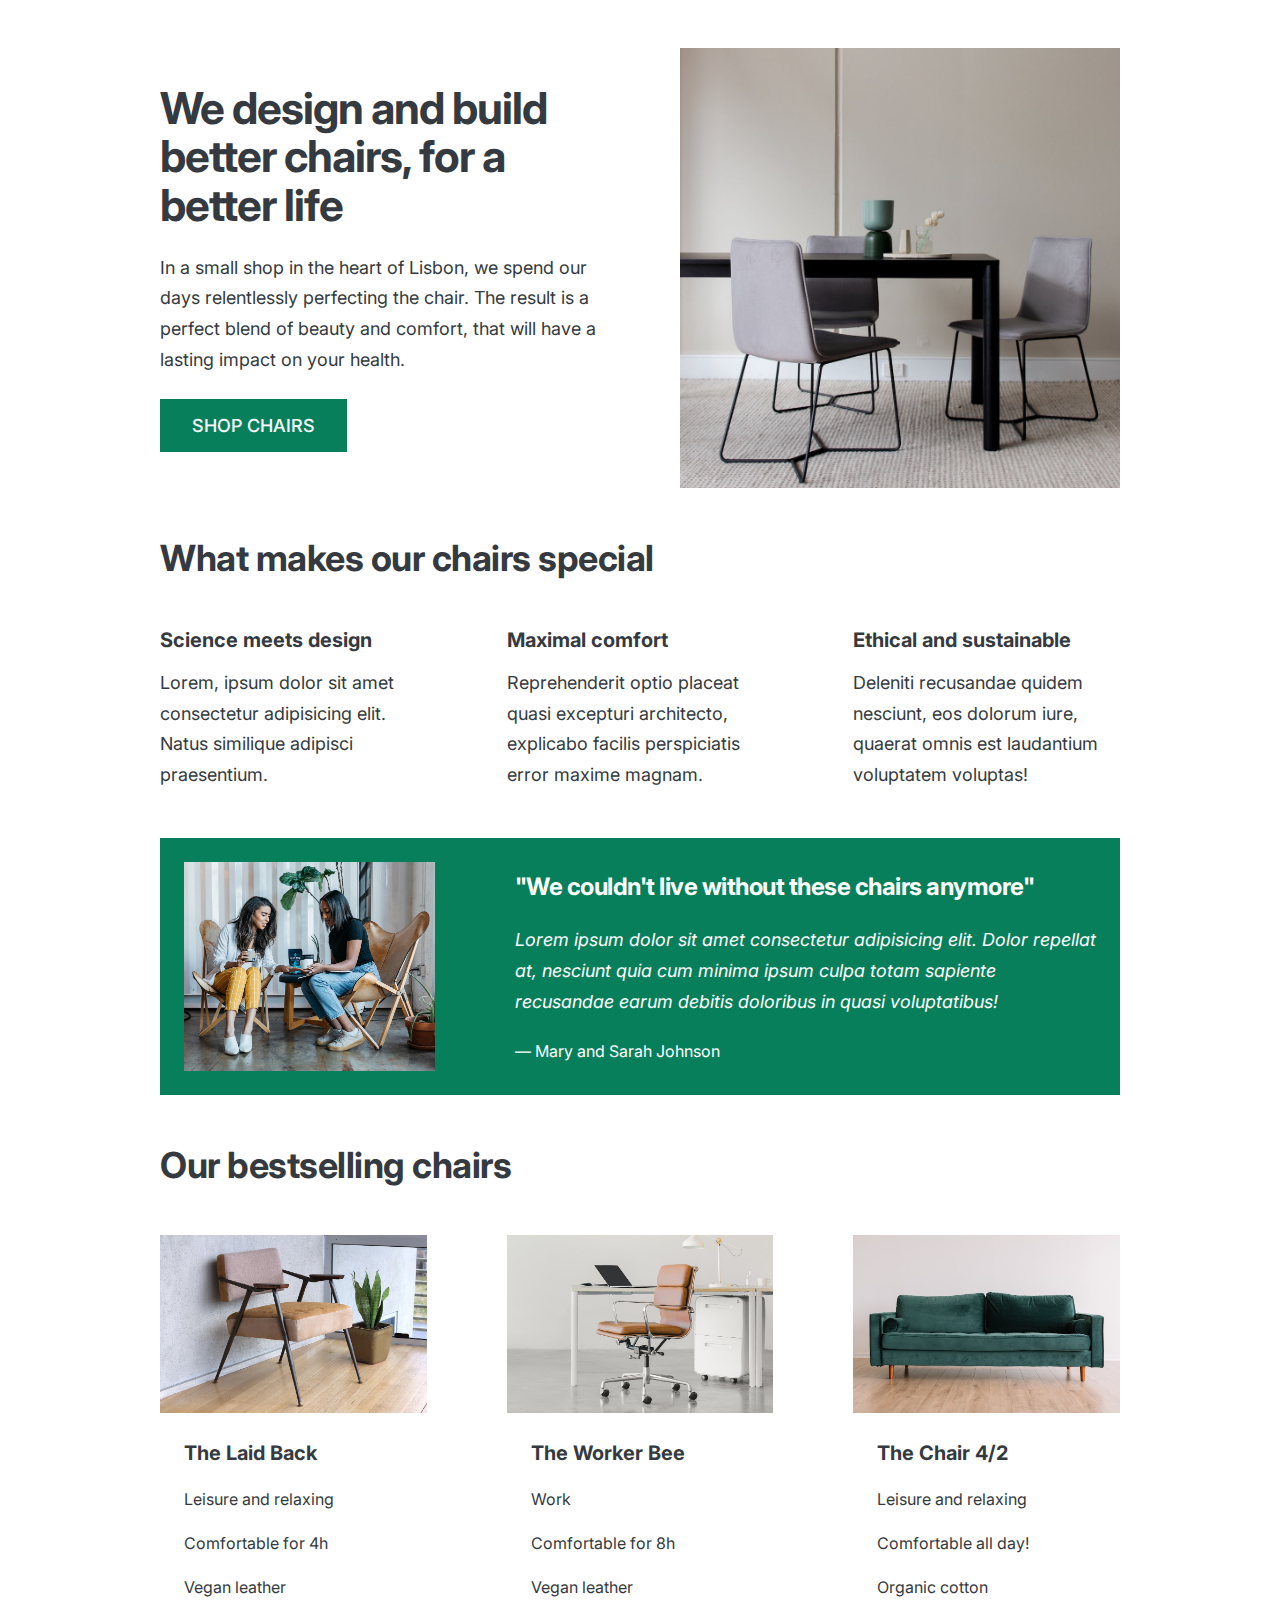
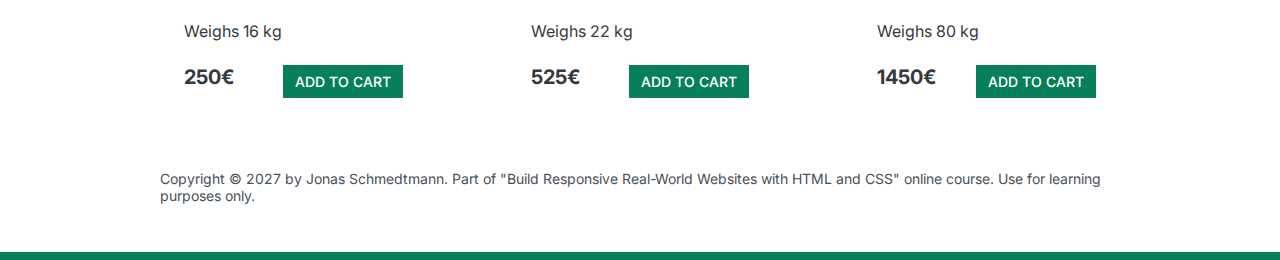
==== index.html @ 6a28a168 "basic rules applied in a project" ====
<!DOCTYPE html>
<html lang="en">
  <head>
    <meta charset="UTF-8" />
    <meta http-equiv="X-UA-Compatible" content="IE=edge" />
    <meta name="viewport" content="width=device-width, initial-scale=1.0" />
    <link rel="preconnect" href="https://fonts.googleapis.com">
    <link rel="preconnect" href="https://fonts.gstatic.com" crossorigin>
    <link href="https://fonts.googleapis.com/css2?family=Inter:wght@400;500;700&display=swap" rel="stylesheet">
    <link rel="stylesheet" href="style.css" />
    <title>Lisbon Chair Shop</title>
  </head>
  <body>
    <div class="container">
      <header>
        <div class="header-text-box">
          <h1>We design and build better chairs, for a better life</h1>
          <p class="header-text">
            In a small shop in the heart of Lisbon, we spend our days
            relentlessly perfecting the chair. The result is a perfect blend of
            beauty and comfort, that will have a lasting impact on your health.
          </p>
          <a class="btn btn--big" href="#">Shop chairs</a>
        </div>
        <img src="hero.jpg" alt="Photo" />
      </header>

      <section>
        <h2>What makes our chairs special</h2>
        <div class="grid-3-cols">
          <div>
            <p class="features-title"><strong>Science meets design</strong></p>
            <p class="features-text">
              Lorem, ipsum dolor sit amet consectetur adipisicing elit. Natus
              similique adipisci praesentium.
            </p>
          </div>

          <div>
            <p class="features-title">
              <strong>Maximal comfort</strong>
            </p>
            <p class="features-text">
              Reprehenderit optio placeat quasi excepturi architecto, explicabo
              facilis perspiciatis error maxime magnam.
            </p>
          </div>

          <div>
            <p class="features-title">
              <strong>Ethical and sustainable</strong>
            </p>
            <p class="features-text">
              Deleniti recusandae quidem nesciunt, eos dolorum iure, quaerat
              omnis est laudantium voluptatem voluptas!
            </p>
          </div>
        </div>
      </section>

      <section class="testimonial-section">
        <div class="grid-3-cols">
          <img src="customers.jpg" alt="People sitting on chairs" />
          <div class="testimonial-box">
            <h2>"We couldn't live without these chairs anymore"</h2>
            <blockquote class="testimonial-text">
              Lorem ipsum dolor sit amet consectetur adipisicing elit. Dolor
              repellat at, nesciunt quia cum minima ipsum culpa totam sapiente
              recusandae earum debitis doloribus in quasi voluptatibus!
            </blockquote>
            <p class="testimonial-author">&mdash; Mary and Sarah Johnson</p>
          </div>
        </div>
      </section>

      <section>
        <h2>Our bestselling chairs</h2>
        <div class="grid-3-cols">
          <figure class="chair">
            <img src="chair-1.jpg" alt="Chair" />
            <div class="chair-box">
              <h3>The Laid Back</h3>
              <ul class="chair-details">
                <li>
                  <!-- Span is a generic INLINE text element, it doesn't have any meaning. It's like a div element, but inline -->
                  <span>Leisure and relaxing</span>
                </li>
                <li>
                  <span>Comfortable for 4h</span>
                </li>
                <li>
                  <span>Vegan leather</span>
                </li>
                <li>
                  <span>Weighs 16 kg</span>
                </li>
              </ul>
              <div class="chair-price">
                <strong>250€</strong>
                <a href="#" class="btn btn--small">Add to cart</a>
              </div>
            </div>
          </figure>

          <figure class="chair">
            <img src="chair-2.jpg" alt="Chair" />
            <div class="chair-box">
              <h3>The Worker Bee</h3>
              <ul class="chair-details">
                <li>
                  <span>Work</span>
                </li>
                <li>
                  <span>Comfortable for 8h</span>
                </li>
                <li>
                  <span>Vegan leather</span>
                </li>
                <li>
                  <span>Weighs 22 kg</span>
                </li>
              </ul>
              <div class="chair-price">
                <strong>525€</strong>
                <a href="#" class="btn btn--small">Add to cart</a>
              </div>
            </div>
          </figure>

          <figure class="chair">
            <img src="chair-3.jpg" alt="Chair" />
            <div class="chair-box">
              <h3>The Chair 4/2</h3>
              <ul class="chair-details">
                <li>
                  <span>Leisure and relaxing</span>
                </li>
                <li>
                  <span>Comfortable all day!</span>
                </li>
                <li>
                  <span>Organic cotton</span>
                </li>
                <li>
                  <span>Weighs 80 kg</span>
                </li>
              </ul>
              <div class="chair-price">
                <strong>1450€</strong>
                <a href="#" class="btn btn--small">Add to cart</a>
              </div>
            </div>
          </figure>
        </div>
      </section>

      <footer>
        Copyright &copy; 2027 by Jonas Schmedtmann. Part of "Build Responsive
        Real-World Websites with HTML and CSS" online course. Use for learning
        purposes only.
      </footer>
    </div>
  </body>
</html>
---- style.css ----
/*
SPACING SYSTEM (px)
2 / 4 / 8 / 12 / 16 / 24 / 32 / 48 / 64 / 80 / 96 / 128

FONT SIZE SYSTEM (px)
10 / 12 / 14 / 16 / 18 / 20 / 24 / 30 / 36 / 44 / 52 / 62 / 74 / 86 / 98
*/

/*
 MAIN_COLOR: #087f5b
 TEXT_COLOR: #343a40

*/

* {
  margin: 0;
  padding: 0;
  box-sizing: border-box;
}

/* ------------------------ */
/* GENERAL STYLES */
/* ------------------------ */
body {
  font-family: 'Inter', sans-serif;
  color: #343a40;
  border-bottom: 8px solid #087f5b;
}

.container {
  width: 960px;
  margin: 0 auto;
}

header,
section {
  margin-bottom: 48px;
}

h2 {
  margin-bottom: 48px;
  /* / 24 / 30 / 36 */;
  font-size: 36px;
  letter-spacing: -0.5px;
}

.grid-3-cols {
  display: grid;
  grid-template-columns: repeat(3, 1fr);
  column-gap: 80px;
}

/* ------------------------ */
/* COMPONENT STYLES */
/* ------------------------ */

/* HEADER */
header {
  display: grid;
  grid-template-columns: repeat(2, 1fr);
  column-gap: 80px;
  margin-top: 48px;
}

.header-text-box {
  align-self: center;
}

h1 {
  margin-bottom: 24px;
  font-size: 44px;
  line-height: 1.1;
  letter-spacing: -1px;
  /* / 44 / 52 / 62 / */
}

.header-text {
  margin-bottom: 24px;
  font-size: 18px;
  line-height: 1.7;
}

img {
  width: 100%;
}

.btn:link,
.btn:visited{
  background-color:  #087f5b;
  color: #fff;
  text-decoration: none;
  text-transform: uppercase;
  display: inline-block;
  font-weight: 500;
}

.btn:hover,
.btn:active {
  background-color: #0ca678;
}

/* FEATURES */
.features-icon {
}

.features-title {
  margin-bottom: 16px;
  font-size: 20px;
}

.features-text {
  font-size: 18px;
  line-height: 1.7;
}

/* TESTIMONIAL */
.testimonial-section {
  background-color: #087f5b;
  color: #fff;
  padding: 24px;
}

.testimonial-box {
  grid-column: 2 / -1;
  align-self: center;
}

.testimonial-box h2 {
  margin-bottom: 24px;

  font-size: 24px;
}

.testimonial-text {
  font-style: italic;
  margin-bottom: 24px;
  font-size: 18px;
  line-height: 1.7;
}

/* CHAIRS */
.chair-box {
  padding: 24px;
}

h3 {
  margin-bottom: 24px;
  font-size: 20px;
}

.chair-details {
  list-style: none;
  margin-bottom: 24px;
}

.chair-details li {
  display: flex;
  align-items: center;
  gap: 12px;
  margin-bottom: 24px;
}

.chair-details li:last-child {
  margin-bottom: 0;
}

.chair-icon {
}

.chair-price {
  display: flex;
  justify-content: space-between;
  font-size: 20px;
}

footer {
  margin-bottom: 48px;
  font-size: 14px;
  color: #495057;
}
.btn--big{
  font-size: 18px;
  padding: 16px 32px;
}

.btn--small{
  font-size: 14px;
  padding: 8px 12px;
}
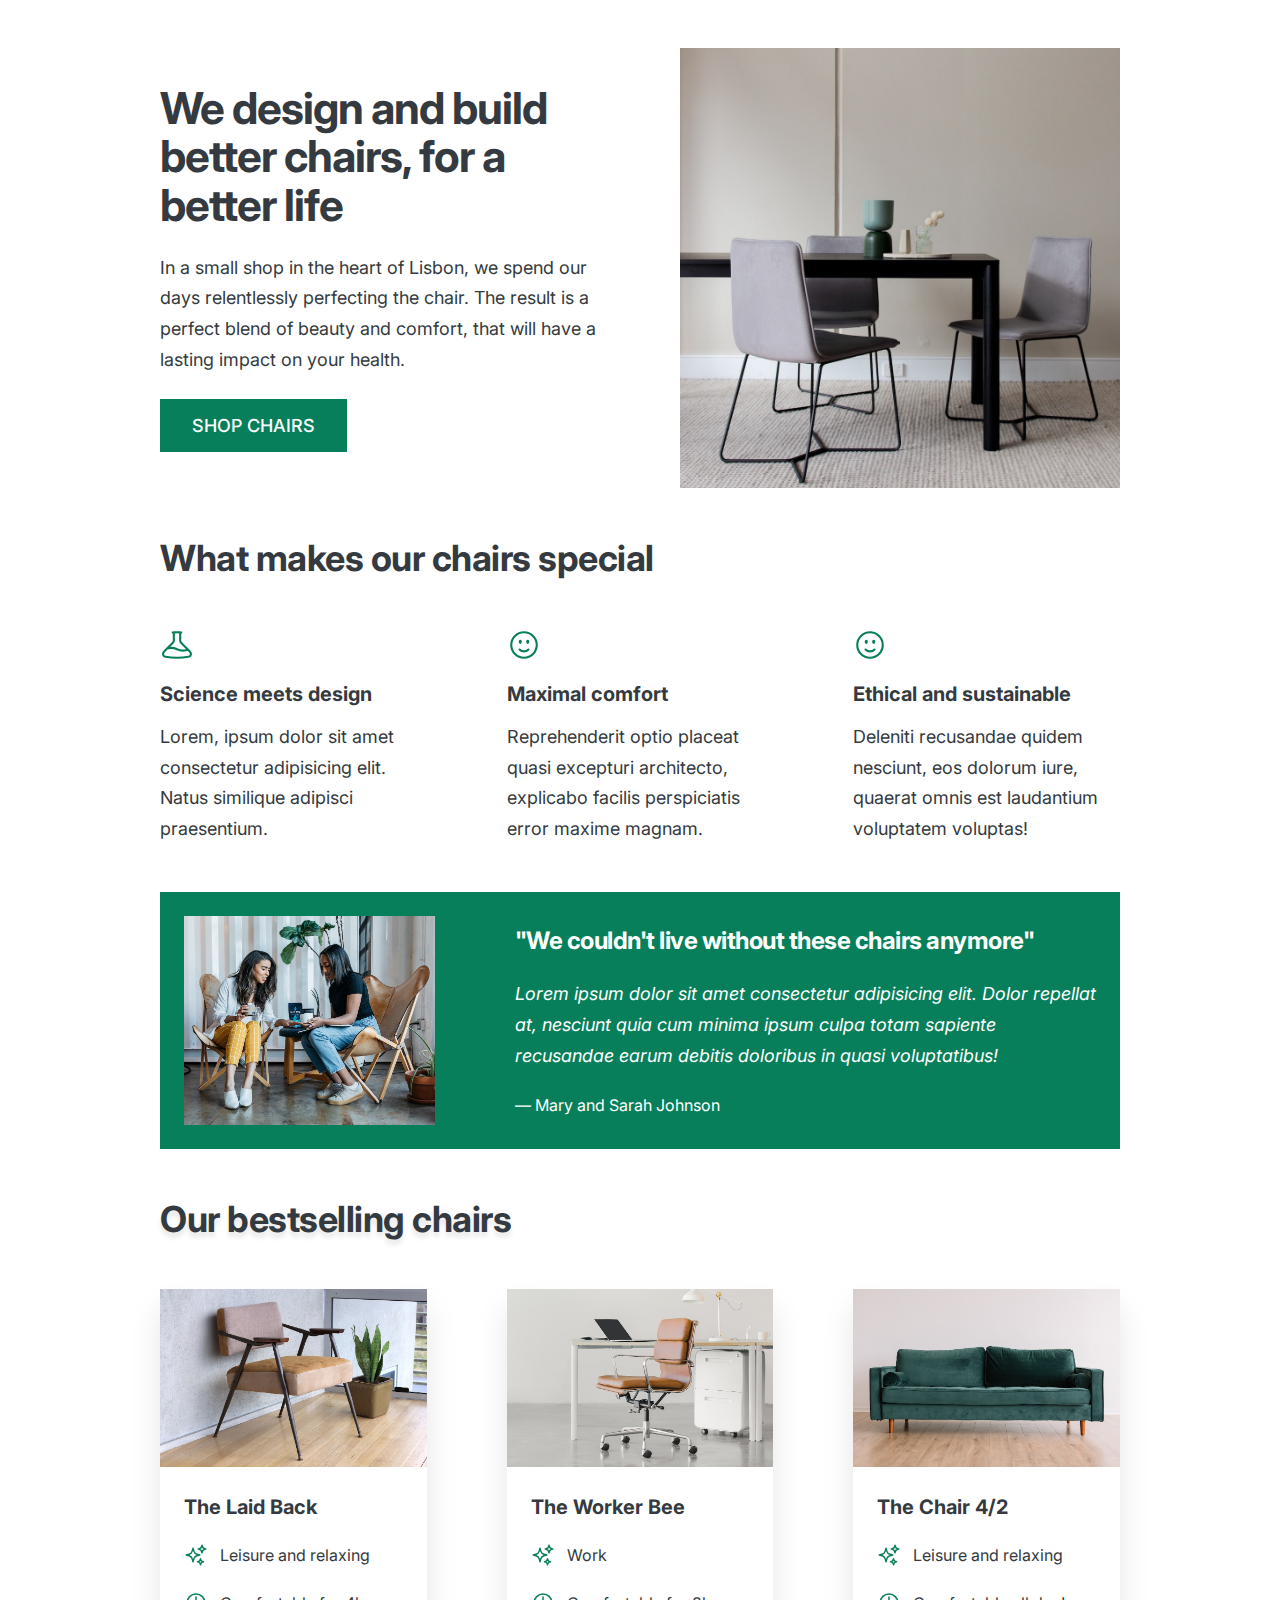
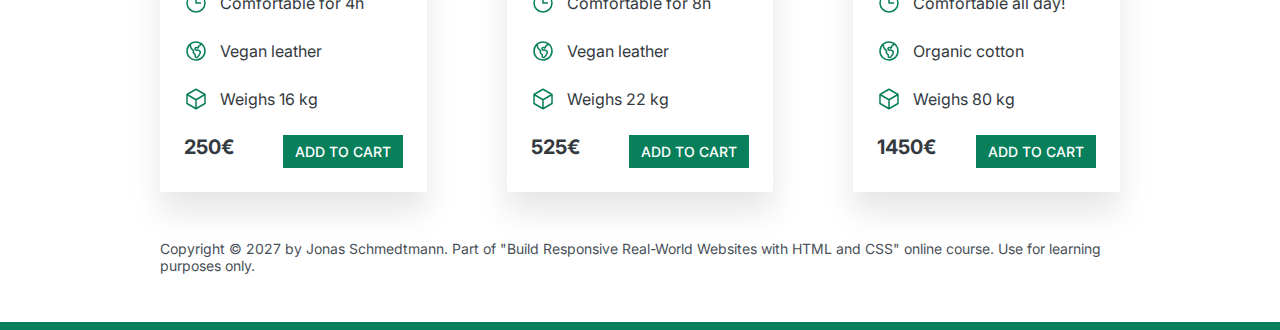
==== commit c4043f71: "working with shadows & icons with css" ====
--- a/index.html
+++ b/index.html
@@ -29,6 +29,19 @@
         <h2>What makes our chairs special</h2>
         <div class="grid-3-cols">
           <div>
+          <svg 
+          xmlns="http://www.w3.org/2000/svg"
+          fill="none" 
+          viewBox="0 0 24 24" 
+          stroke-width="1.5" 
+          stroke="currentColor" 
+          class="features-icon">
+            <path
+             stroke-linecap="round" 
+             stroke-linejoin="round" 
+             d="M9.75 3.104v5.714a2.25 2.25 0 01-.659 1.591L5 14.5M9.75 3.104c-.251.023-.501.05-.75.082m.75-.082a24.301 24.301 0 014.5 0m0 0v5.714c0 .597.237 1.17.659 1.591L19.8 15.3M14.25 3.104c.251.023.501.05.75.082M19.8 15.3l-1.57.393A9.065 9.065 0 0112 15a9.065 9.065 0 00-6.23-.693L5 14.5m14.8.8l1.402 1.402c1.232 1.232.65 3.318-1.067 3.611A48.309 48.309 0 0112 21c-2.773 0-5.491-.235-8.135-.687-1.718-.293-2.3-2.379-1.067-3.61L5 14.5" 
+            />
+          </svg>
             <p class="features-title"><strong>Science meets design</strong></p>
             <p class="features-text">
               Lorem, ipsum dolor sit amet consectetur adipisicing elit. Natus
@@ -37,6 +50,9 @@
           </div>
 
           <div>
+            <svg xmlns="http://www.w3.org/2000/svg" fill="none" viewBox="0 0 24 24" stroke-width="1.5" stroke="currentColor" class="features-icon">
+              <path stroke-linecap="round" stroke-linejoin="round" d="M15.182 15.182a4.5 4.5 0 01-6.364 0M21 12a9 9 0 11-18 0 9 9 0 0118 0zM9.75 9.75c0 .414-.168.75-.375.75S9 10.164 9 9.75 9.168 9 9.375 9s.375.336.375.75zm-.375 0h.008v.015h-.008V9.75zm5.625 0c0 .414-.168.75-.375.75s-.375-.336-.375-.75.168-.75.375-.75.375.336.375.75zm-.375 0h.008v.015h-.008V9.75z" />
+            </svg>            
             <p class="features-title">
               <strong>Maximal comfort</strong>
             </p>
@@ -47,6 +63,9 @@
           </div>
 
           <div>
+            <svg xmlns="http://www.w3.org/2000/svg" fill="none" viewBox="0 0 24 24" stroke-width="1.5" stroke="currentColor" class="features-icon">
+              <path stroke-linecap="round" stroke-linejoin="round" d="M15.182 15.182a4.5 4.5 0 01-6.364 0M21 12a9 9 0 11-18 0 9 9 0 0118 0zM9.75 9.75c0 .414-.168.75-.375.75S9 10.164 9 9.75 9.168 9 9.375 9s.375.336.375.75zm-.375 0h.008v.015h-.008V9.75zm5.625 0c0 .414-.168.75-.375.75s-.375-.336-.375-.75.168-.75.375-.75.375.336.375.75zm-.375 0h.008v.015h-.008V9.75z" />
+            </svg>            
             <p class="features-title">
               <strong>Ethical and sustainable</strong>
             </p>
@@ -74,7 +93,7 @@
       </section>
 
       <section>
-        <h2>Our bestselling chairs</h2>
+        <h2 class="product-title">Our bestselling chairs</h2>
         <div class="grid-3-cols">
           <figure class="chair">
             <img src="chair-1.jpg" alt="Chair" />
@@ -82,16 +101,28 @@
               <h3>The Laid Back</h3>
               <ul class="chair-details">
                 <li>
+                  <svg xmlns="http://www.w3.org/2000/svg" fill="none" viewBox="0 0 24 24" stroke-width="1.5" stroke="currentColor" class="chair-icon">
+                    <path stroke-linecap="round" stroke-linejoin="round" d="M9.813 15.904L9 18.75l-.813-2.846a4.5 4.5 0 00-3.09-3.09L2.25 12l2.846-.813a4.5 4.5 0 003.09-3.09L9 5.25l.813 2.846a4.5 4.5 0 003.09 3.09L15.75 12l-2.846.813a4.5 4.5 0 00-3.09 3.09zM18.259 8.715L18 9.75l-.259-1.035a3.375 3.375 0 00-2.455-2.456L14.25 6l1.036-.259a3.375 3.375 0 002.455-2.456L18 2.25l.259 1.035a3.375 3.375 0 002.456 2.456L21.75 6l-1.035.259a3.375 3.375 0 00-2.456 2.456zM16.894 20.567L16.5 21.75l-.394-1.183a2.25 2.25 0 00-1.423-1.423L13.5 18.75l1.183-.394a2.25 2.25 0 001.423-1.423l.394-1.183.394 1.183a2.25 2.25 0 001.423 1.423l1.183.394-1.183.394a2.25 2.25 0 00-1.423 1.423z" />
+                  </svg>                                                   
                   <!-- Span is a generic INLINE text element, it doesn't have any meaning. It's like a div element, but inline -->
                   <span>Leisure and relaxing</span>
                 </li>
                 <li>
+                  <svg xmlns="http://www.w3.org/2000/svg" fill="none" viewBox="0 0 24 24" stroke-width="1.5" stroke="currentColor" class="chair-icon">
+                    <path stroke-linecap="round" stroke-linejoin="round" d="M12 6v6h4.5m4.5 0a9 9 0 11-18 0 9 9 0 0118 0z" />
+                  </svg>                  
                   <span>Comfortable for 4h</span>
                 </li>
                 <li>
+                  <svg xmlns="http://www.w3.org/2000/svg" fill="none" viewBox="0 0 24 24" stroke-width="1.5" stroke="currentColor" class="chair-icon">
+                    <path stroke-linecap="round" stroke-linejoin="round" d="M6.115 5.19l.319 1.913A6 6 0 008.11 10.36L9.75 12l-.387.775c-.217.433-.132.956.21 1.298l1.348 1.348c.21.21.329.497.329.795v1.089c0 .426.24.815.622 1.006l.153.076c.433.217.956.132 1.298-.21l.723-.723a8.7 8.7 0 002.288-4.042 1.087 1.087 0 00-.358-1.099l-1.33-1.108c-.251-.21-.582-.299-.905-.245l-1.17.195a1.125 1.125 0 01-.98-.314l-.295-.295a1.125 1.125 0 010-1.591l.13-.132a1.125 1.125 0 011.3-.21l.603.302a.809.809 0 001.086-1.086L14.25 7.5l1.256-.837a4.5 4.5 0 001.528-1.732l.146-.292M6.115 5.19A9 9 0 1017.18 4.64M6.115 5.19A8.965 8.965 0 0112 3c1.929 0 3.716.607 5.18 1.64" />
+                  </svg>                  
                   <span>Vegan leather</span>
                 </li>
                 <li>
+                  <svg xmlns="http://www.w3.org/2000/svg" fill="none" viewBox="0 0 24 24" stroke-width="1.5" stroke="currentColor" class="chair-icon">
+                    <path stroke-linecap="round" stroke-linejoin="round" d="M21 7.5l-9-5.25L3 7.5m18 0l-9 5.25m9-5.25v9l-9 5.25M3 7.5l9 5.25M3 7.5v9l9 5.25m0-9v9" />
+                  </svg>                  
                   <span>Weighs 16 kg</span>
                 </li>
               </ul>
@@ -108,15 +139,27 @@
               <h3>The Worker Bee</h3>
               <ul class="chair-details">
                 <li>
+                  <svg xmlns="http://www.w3.org/2000/svg" fill="none" viewBox="0 0 24 24" stroke-width="1.5" stroke="currentColor" class="chair-icon">
+                    <path stroke-linecap="round" stroke-linejoin="round" d="M9.813 15.904L9 18.75l-.813-2.846a4.5 4.5 0 00-3.09-3.09L2.25 12l2.846-.813a4.5 4.5 0 003.09-3.09L9 5.25l.813 2.846a4.5 4.5 0 003.09 3.09L15.75 12l-2.846.813a4.5 4.5 0 00-3.09 3.09zM18.259 8.715L18 9.75l-.259-1.035a3.375 3.375 0 00-2.455-2.456L14.25 6l1.036-.259a3.375 3.375 0 002.455-2.456L18 2.25l.259 1.035a3.375 3.375 0 002.456 2.456L21.75 6l-1.035.259a3.375 3.375 0 00-2.456 2.456zM16.894 20.567L16.5 21.75l-.394-1.183a2.25 2.25 0 00-1.423-1.423L13.5 18.75l1.183-.394a2.25 2.25 0 001.423-1.423l.394-1.183.394 1.183a2.25 2.25 0 001.423 1.423l1.183.394-1.183.394a2.25 2.25 0 00-1.423 1.423z" />
+                  </svg>
                   <span>Work</span>
                 </li>
                 <li>
+                  <svg xmlns="http://www.w3.org/2000/svg" fill="none" viewBox="0 0 24 24" stroke-width="1.5" stroke="currentColor" class="chair-icon">
+                    <path stroke-linecap="round" stroke-linejoin="round" d="M12 6v6h4.5m4.5 0a9 9 0 11-18 0 9 9 0 0118 0z" />
+                  </svg>
                   <span>Comfortable for 8h</span>
                 </li>
                 <li>
+                  <svg xmlns="http://www.w3.org/2000/svg" fill="none" viewBox="0 0 24 24" stroke-width="1.5" stroke="currentColor" class="chair-icon">
+                    <path stroke-linecap="round" stroke-linejoin="round" d="M6.115 5.19l.319 1.913A6 6 0 008.11 10.36L9.75 12l-.387.775c-.217.433-.132.956.21 1.298l1.348 1.348c.21.21.329.497.329.795v1.089c0 .426.24.815.622 1.006l.153.076c.433.217.956.132 1.298-.21l.723-.723a8.7 8.7 0 002.288-4.042 1.087 1.087 0 00-.358-1.099l-1.33-1.108c-.251-.21-.582-.299-.905-.245l-1.17.195a1.125 1.125 0 01-.98-.314l-.295-.295a1.125 1.125 0 010-1.591l.13-.132a1.125 1.125 0 011.3-.21l.603.302a.809.809 0 001.086-1.086L14.25 7.5l1.256-.837a4.5 4.5 0 001.528-1.732l.146-.292M6.115 5.19A9 9 0 1017.18 4.64M6.115 5.19A8.965 8.965 0 0112 3c1.929 0 3.716.607 5.18 1.64" />
+                  </svg>
                   <span>Vegan leather</span>
                 </li>
                 <li>
+                  <svg xmlns="http://www.w3.org/2000/svg" fill="none" viewBox="0 0 24 24" stroke-width="1.5" stroke="currentColor" class="chair-icon">
+                    <path stroke-linecap="round" stroke-linejoin="round" d="M21 7.5l-9-5.25L3 7.5m18 0l-9 5.25m9-5.25v9l-9 5.25M3 7.5l9 5.25M3 7.5v9l9 5.25m0-9v9" />
+                  </svg>
                   <span>Weighs 22 kg</span>
                 </li>
               </ul>
@@ -133,15 +176,25 @@
               <h3>The Chair 4/2</h3>
               <ul class="chair-details">
                 <li>
+                  <svg xmlns="http://www.w3.org/2000/svg" fill="none" viewBox="0 0 24 24" stroke-width="1.5" stroke="currentColor" class="chair-icon">
+                    <path stroke-linecap="round" stroke-linejoin="round" d="M9.813 15.904L9 18.75l-.813-2.846a4.5 4.5 0 00-3.09-3.09L2.25 12l2.846-.813a4.5 4.5 0 003.09-3.09L9 5.25l.813 2.846a4.5 4.5 0 003.09 3.09L15.75 12l-2.846.813a4.5 4.5 0 00-3.09 3.09zM18.259 8.715L18 9.75l-.259-1.035a3.375 3.375 0 00-2.455-2.456L14.25 6l1.036-.259a3.375 3.375 0 002.455-2.456L18 2.25l.259 1.035a3.375 3.375 0 002.456 2.456L21.75 6l-1.035.259a3.375 3.375 0 00-2.456 2.456zM16.894 20.567L16.5 21.75l-.394-1.183a2.25 2.25 0 00-1.423-1.423L13.5 18.75l1.183-.394a2.25 2.25 0 001.423-1.423l.394-1.183.394 1.183a2.25 2.25 0 001.423 1.423l1.183.394-1.183.394a2.25 2.25 0 00-1.423 1.423z" />
+                  </svg>
                   <span>Leisure and relaxing</span>
                 </li>
                 <li>
+                  <svg xmlns="http://www.w3.org/2000/svg" fill="none" viewBox="0 0 24 24" stroke-width="1.5" stroke="currentColor" class="chair-icon">
+                    <path stroke-linecap="round" stroke-linejoin="round" d="M12 6v6h4.5m4.5 0a9 9 0 11-18 0 9 9 0 0118 0z" />
+                  </svg>
                   <span>Comfortable all day!</span>
                 </li>
-                <li>
+                <li><svg xmlns="http://www.w3.org/2000/svg" fill="none" viewBox="0 0 24 24" stroke-width="1.5" stroke="currentColor" class="chair-icon">
+                    <path stroke-linecap="round" stroke-linejoin="round" d="M6.115 5.19l.319 1.913A6 6 0 008.11 10.36L9.75 12l-.387.775c-.217.433-.132.956.21 1.298l1.348 1.348c.21.21.329.497.329.795v1.089c0 .426.24.815.622 1.006l.153.076c.433.217.956.132 1.298-.21l.723-.723a8.7 8.7 0 002.288-4.042 1.087 1.087 0 00-.358-1.099l-1.33-1.108c-.251-.21-.582-.299-.905-.245l-1.17.195a1.125 1.125 0 01-.98-.314l-.295-.295a1.125 1.125 0 010-1.591l.13-.132a1.125 1.125 0 011.3-.21l.603.302a.809.809 0 001.086-1.086L14.25 7.5l1.256-.837a4.5 4.5 0 001.528-1.732l.146-.292M6.115 5.19A9 9 0 1017.18 4.64M6.115 5.19A8.965 8.965 0 0112 3c1.929 0 3.716.607 5.18 1.64" />
+                  </svg>
                   <span>Organic cotton</span>
                 </li>
-                <li>
+                <li><svg xmlns="http://www.w3.org/2000/svg" fill="none" viewBox="0 0 24 24" stroke-width="1.5" stroke="currentColor" class="chair-icon">
+                    <path stroke-linecap="round" stroke-linejoin="round" d="M21 7.5l-9-5.25L3 7.5m18 0l-9 5.25m9-5.25v9l-9 5.25M3 7.5l9 5.25M3 7.5v9l9 5.25m0-9v9" />
+                  </svg>
                   <span>Weighs 80 kg</span>
                 </li>
               </ul>
--- a/style.css
+++ b/style.css
@@ -101,6 +101,10 @@
 
 /* FEATURES */
 .features-icon {
+  stroke: #087f5b;
+  height: 34px;
+  width: 34px;
+  margin-bottom: 16px;
 }
 
 .features-title {
@@ -139,6 +143,15 @@
 }
 
 /* CHAIRS */
+.chair {
+  /* box-shadow: horizontal vertical  blur scaleShadow color; */
+  box-shadow: 0 20px 30px 0 rgba(0, 0, 0, 0.1);
+}
+
+.product-title {
+  text-shadow: 0 5px 5px rgba(0, 0, 0, 0.1);
+}
+
 .chair-box {
   padding: 24px;
 }
@@ -165,6 +178,9 @@
 }
 
 .chair-icon {
+  stroke: #087f5b;
+  width: 24px;
+  height: 24px;
 }
 
 .chair-price {
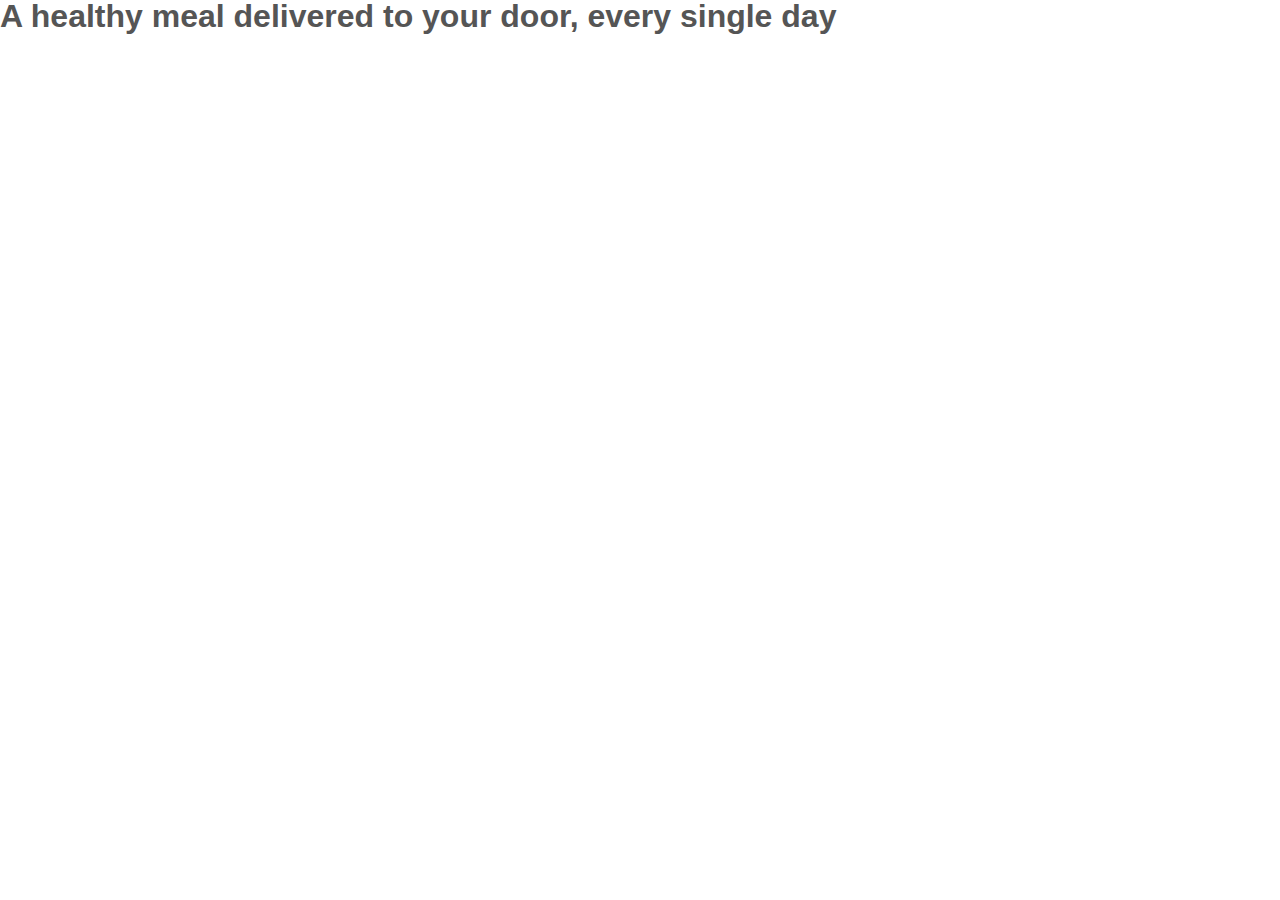
==== commit da500b1d: "initial arrangement line typography, spacing system, colors, fonts, shadows, images border radius" ====
--- a/index.html
+++ b/index.html
@@ -1,217 +1,12 @@
 <!DOCTYPE html>
 <html lang="en">
-  <head>
-    <meta charset="UTF-8" />
-    <meta http-equiv="X-UA-Compatible" content="IE=edge" />
-    <meta name="viewport" content="width=device-width, initial-scale=1.0" />
-    <link rel="preconnect" href="https://fonts.googleapis.com">
-    <link rel="preconnect" href="https://fonts.gstatic.com" crossorigin>
-    <link href="https://fonts.googleapis.com/css2?family=Inter:wght@400;500;700&display=swap" rel="stylesheet">
-    <link rel="stylesheet" href="style.css" />
-    <title>Lisbon Chair Shop</title>
-  </head>
-  <body>
-    <div class="container">
-      <header>
-        <div class="header-text-box">
-          <h1>We design and build better chairs, for a better life</h1>
-          <p class="header-text">
-            In a small shop in the heart of Lisbon, we spend our days
-            relentlessly perfecting the chair. The result is a perfect blend of
-            beauty and comfort, that will have a lasting impact on your health.
-          </p>
-          <a class="btn btn--big" href="#">Shop chairs</a>
-        </div>
-        <img src="hero.jpg" alt="Photo" />
-      </header>
-
-      <section>
-        <h2>What makes our chairs special</h2>
-        <div class="grid-3-cols">
-          <div>
-          <svg 
-          xmlns="http://www.w3.org/2000/svg"
-          fill="none" 
-          viewBox="0 0 24 24" 
-          stroke-width="1.5" 
-          stroke="currentColor" 
-          class="features-icon">
-            <path
-             stroke-linecap="round" 
-             stroke-linejoin="round" 
-             d="M9.75 3.104v5.714a2.25 2.25 0 01-.659 1.591L5 14.5M9.75 3.104c-.251.023-.501.05-.75.082m.75-.082a24.301 24.301 0 014.5 0m0 0v5.714c0 .597.237 1.17.659 1.591L19.8 15.3M14.25 3.104c.251.023.501.05.75.082M19.8 15.3l-1.57.393A9.065 9.065 0 0112 15a9.065 9.065 0 00-6.23-.693L5 14.5m14.8.8l1.402 1.402c1.232 1.232.65 3.318-1.067 3.611A48.309 48.309 0 0112 21c-2.773 0-5.491-.235-8.135-.687-1.718-.293-2.3-2.379-1.067-3.61L5 14.5" 
-            />
-          </svg>
-            <p class="features-title"><strong>Science meets design</strong></p>
-            <p class="features-text">
-              Lorem, ipsum dolor sit amet consectetur adipisicing elit. Natus
-              similique adipisci praesentium.
-            </p>
-          </div>
-
-          <div>
-            <svg xmlns="http://www.w3.org/2000/svg" fill="none" viewBox="0 0 24 24" stroke-width="1.5" stroke="currentColor" class="features-icon">
-              <path stroke-linecap="round" stroke-linejoin="round" d="M15.182 15.182a4.5 4.5 0 01-6.364 0M21 12a9 9 0 11-18 0 9 9 0 0118 0zM9.75 9.75c0 .414-.168.75-.375.75S9 10.164 9 9.75 9.168 9 9.375 9s.375.336.375.75zm-.375 0h.008v.015h-.008V9.75zm5.625 0c0 .414-.168.75-.375.75s-.375-.336-.375-.75.168-.75.375-.75.375.336.375.75zm-.375 0h.008v.015h-.008V9.75z" />
-            </svg>            
-            <p class="features-title">
-              <strong>Maximal comfort</strong>
-            </p>
-            <p class="features-text">
-              Reprehenderit optio placeat quasi excepturi architecto, explicabo
-              facilis perspiciatis error maxime magnam.
-            </p>
-          </div>
-
-          <div>
-            <svg xmlns="http://www.w3.org/2000/svg" fill="none" viewBox="0 0 24 24" stroke-width="1.5" stroke="currentColor" class="features-icon">
-              <path stroke-linecap="round" stroke-linejoin="round" d="M15.182 15.182a4.5 4.5 0 01-6.364 0M21 12a9 9 0 11-18 0 9 9 0 0118 0zM9.75 9.75c0 .414-.168.75-.375.75S9 10.164 9 9.75 9.168 9 9.375 9s.375.336.375.75zm-.375 0h.008v.015h-.008V9.75zm5.625 0c0 .414-.168.75-.375.75s-.375-.336-.375-.75.168-.75.375-.75.375.336.375.75zm-.375 0h.008v.015h-.008V9.75z" />
-            </svg>            
-            <p class="features-title">
-              <strong>Ethical and sustainable</strong>
-            </p>
-            <p class="features-text">
-              Deleniti recusandae quidem nesciunt, eos dolorum iure, quaerat
-              omnis est laudantium voluptatem voluptas!
-            </p>
-          </div>
-        </div>
-      </section>
-
-      <section class="testimonial-section">
-        <div class="grid-3-cols">
-          <img src="customers.jpg" alt="People sitting on chairs" />
-          <div class="testimonial-box">
-            <h2>"We couldn't live without these chairs anymore"</h2>
-            <blockquote class="testimonial-text">
-              Lorem ipsum dolor sit amet consectetur adipisicing elit. Dolor
-              repellat at, nesciunt quia cum minima ipsum culpa totam sapiente
-              recusandae earum debitis doloribus in quasi voluptatibus!
-            </blockquote>
-            <p class="testimonial-author">&mdash; Mary and Sarah Johnson</p>
-          </div>
-        </div>
-      </section>
-
-      <section>
-        <h2 class="product-title">Our bestselling chairs</h2>
-        <div class="grid-3-cols">
-          <figure class="chair">
-            <img src="chair-1.jpg" alt="Chair" />
-            <div class="chair-box">
-              <h3>The Laid Back</h3>
-              <ul class="chair-details">
-                <li>
-                  <svg xmlns="http://www.w3.org/2000/svg" fill="none" viewBox="0 0 24 24" stroke-width="1.5" stroke="currentColor" class="chair-icon">
-                    <path stroke-linecap="round" stroke-linejoin="round" d="M9.813 15.904L9 18.75l-.813-2.846a4.5 4.5 0 00-3.09-3.09L2.25 12l2.846-.813a4.5 4.5 0 003.09-3.09L9 5.25l.813 2.846a4.5 4.5 0 003.09 3.09L15.75 12l-2.846.813a4.5 4.5 0 00-3.09 3.09zM18.259 8.715L18 9.75l-.259-1.035a3.375 3.375 0 00-2.455-2.456L14.25 6l1.036-.259a3.375 3.375 0 002.455-2.456L18 2.25l.259 1.035a3.375 3.375 0 002.456 2.456L21.75 6l-1.035.259a3.375 3.375 0 00-2.456 2.456zM16.894 20.567L16.5 21.75l-.394-1.183a2.25 2.25 0 00-1.423-1.423L13.5 18.75l1.183-.394a2.25 2.25 0 001.423-1.423l.394-1.183.394 1.183a2.25 2.25 0 001.423 1.423l1.183.394-1.183.394a2.25 2.25 0 00-1.423 1.423z" />
-                  </svg>                                                   
-                  <!-- Span is a generic INLINE text element, it doesn't have any meaning. It's like a div element, but inline -->
-                  <span>Leisure and relaxing</span>
-                </li>
-                <li>
-                  <svg xmlns="http://www.w3.org/2000/svg" fill="none" viewBox="0 0 24 24" stroke-width="1.5" stroke="currentColor" class="chair-icon">
-                    <path stroke-linecap="round" stroke-linejoin="round" d="M12 6v6h4.5m4.5 0a9 9 0 11-18 0 9 9 0 0118 0z" />
-                  </svg>                  
-                  <span>Comfortable for 4h</span>
-                </li>
-                <li>
-                  <svg xmlns="http://www.w3.org/2000/svg" fill="none" viewBox="0 0 24 24" stroke-width="1.5" stroke="currentColor" class="chair-icon">
-                    <path stroke-linecap="round" stroke-linejoin="round" d="M6.115 5.19l.319 1.913A6 6 0 008.11 10.36L9.75 12l-.387.775c-.217.433-.132.956.21 1.298l1.348 1.348c.21.21.329.497.329.795v1.089c0 .426.24.815.622 1.006l.153.076c.433.217.956.132 1.298-.21l.723-.723a8.7 8.7 0 002.288-4.042 1.087 1.087 0 00-.358-1.099l-1.33-1.108c-.251-.21-.582-.299-.905-.245l-1.17.195a1.125 1.125 0 01-.98-.314l-.295-.295a1.125 1.125 0 010-1.591l.13-.132a1.125 1.125 0 011.3-.21l.603.302a.809.809 0 001.086-1.086L14.25 7.5l1.256-.837a4.5 4.5 0 001.528-1.732l.146-.292M6.115 5.19A9 9 0 1017.18 4.64M6.115 5.19A8.965 8.965 0 0112 3c1.929 0 3.716.607 5.18 1.64" />
-                  </svg>                  
-                  <span>Vegan leather</span>
-                </li>
-                <li>
-                  <svg xmlns="http://www.w3.org/2000/svg" fill="none" viewBox="0 0 24 24" stroke-width="1.5" stroke="currentColor" class="chair-icon">
-                    <path stroke-linecap="round" stroke-linejoin="round" d="M21 7.5l-9-5.25L3 7.5m18 0l-9 5.25m9-5.25v9l-9 5.25M3 7.5l9 5.25M3 7.5v9l9 5.25m0-9v9" />
-                  </svg>                  
-                  <span>Weighs 16 kg</span>
-                </li>
-              </ul>
-              <div class="chair-price">
-                <strong>250€</strong>
-                <a href="#" class="btn btn--small">Add to cart</a>
-              </div>
-            </div>
-          </figure>
-
-          <figure class="chair">
-            <img src="chair-2.jpg" alt="Chair" />
-            <div class="chair-box">
-              <h3>The Worker Bee</h3>
-              <ul class="chair-details">
-                <li>
-                  <svg xmlns="http://www.w3.org/2000/svg" fill="none" viewBox="0 0 24 24" stroke-width="1.5" stroke="currentColor" class="chair-icon">
-                    <path stroke-linecap="round" stroke-linejoin="round" d="M9.813 15.904L9 18.75l-.813-2.846a4.5 4.5 0 00-3.09-3.09L2.25 12l2.846-.813a4.5 4.5 0 003.09-3.09L9 5.25l.813 2.846a4.5 4.5 0 003.09 3.09L15.75 12l-2.846.813a4.5 4.5 0 00-3.09 3.09zM18.259 8.715L18 9.75l-.259-1.035a3.375 3.375 0 00-2.455-2.456L14.25 6l1.036-.259a3.375 3.375 0 002.455-2.456L18 2.25l.259 1.035a3.375 3.375 0 002.456 2.456L21.75 6l-1.035.259a3.375 3.375 0 00-2.456 2.456zM16.894 20.567L16.5 21.75l-.394-1.183a2.25 2.25 0 00-1.423-1.423L13.5 18.75l1.183-.394a2.25 2.25 0 001.423-1.423l.394-1.183.394 1.183a2.25 2.25 0 001.423 1.423l1.183.394-1.183.394a2.25 2.25 0 00-1.423 1.423z" />
-                  </svg>
-                  <span>Work</span>
-                </li>
-                <li>
-                  <svg xmlns="http://www.w3.org/2000/svg" fill="none" viewBox="0 0 24 24" stroke-width="1.5" stroke="currentColor" class="chair-icon">
-                    <path stroke-linecap="round" stroke-linejoin="round" d="M12 6v6h4.5m4.5 0a9 9 0 11-18 0 9 9 0 0118 0z" />
-                  </svg>
-                  <span>Comfortable for 8h</span>
-                </li>
-                <li>
-                  <svg xmlns="http://www.w3.org/2000/svg" fill="none" viewBox="0 0 24 24" stroke-width="1.5" stroke="currentColor" class="chair-icon">
-                    <path stroke-linecap="round" stroke-linejoin="round" d="M6.115 5.19l.319 1.913A6 6 0 008.11 10.36L9.75 12l-.387.775c-.217.433-.132.956.21 1.298l1.348 1.348c.21.21.329.497.329.795v1.089c0 .426.24.815.622 1.006l.153.076c.433.217.956.132 1.298-.21l.723-.723a8.7 8.7 0 002.288-4.042 1.087 1.087 0 00-.358-1.099l-1.33-1.108c-.251-.21-.582-.299-.905-.245l-1.17.195a1.125 1.125 0 01-.98-.314l-.295-.295a1.125 1.125 0 010-1.591l.13-.132a1.125 1.125 0 011.3-.21l.603.302a.809.809 0 001.086-1.086L14.25 7.5l1.256-.837a4.5 4.5 0 001.528-1.732l.146-.292M6.115 5.19A9 9 0 1017.18 4.64M6.115 5.19A8.965 8.965 0 0112 3c1.929 0 3.716.607 5.18 1.64" />
-                  </svg>
-                  <span>Vegan leather</span>
-                </li>
-                <li>
-                  <svg xmlns="http://www.w3.org/2000/svg" fill="none" viewBox="0 0 24 24" stroke-width="1.5" stroke="currentColor" class="chair-icon">
-                    <path stroke-linecap="round" stroke-linejoin="round" d="M21 7.5l-9-5.25L3 7.5m18 0l-9 5.25m9-5.25v9l-9 5.25M3 7.5l9 5.25M3 7.5v9l9 5.25m0-9v9" />
-                  </svg>
-                  <span>Weighs 22 kg</span>
-                </li>
-              </ul>
-              <div class="chair-price">
-                <strong>525€</strong>
-                <a href="#" class="btn btn--small">Add to cart</a>
-              </div>
-            </div>
-          </figure>
-
-          <figure class="chair">
-            <img src="chair-3.jpg" alt="Chair" />
-            <div class="chair-box">
-              <h3>The Chair 4/2</h3>
-              <ul class="chair-details">
-                <li>
-                  <svg xmlns="http://www.w3.org/2000/svg" fill="none" viewBox="0 0 24 24" stroke-width="1.5" stroke="currentColor" class="chair-icon">
-                    <path stroke-linecap="round" stroke-linejoin="round" d="M9.813 15.904L9 18.75l-.813-2.846a4.5 4.5 0 00-3.09-3.09L2.25 12l2.846-.813a4.5 4.5 0 003.09-3.09L9 5.25l.813 2.846a4.5 4.5 0 003.09 3.09L15.75 12l-2.846.813a4.5 4.5 0 00-3.09 3.09zM18.259 8.715L18 9.75l-.259-1.035a3.375 3.375 0 00-2.455-2.456L14.25 6l1.036-.259a3.375 3.375 0 002.455-2.456L18 2.25l.259 1.035a3.375 3.375 0 002.456 2.456L21.75 6l-1.035.259a3.375 3.375 0 00-2.456 2.456zM16.894 20.567L16.5 21.75l-.394-1.183a2.25 2.25 0 00-1.423-1.423L13.5 18.75l1.183-.394a2.25 2.25 0 001.423-1.423l.394-1.183.394 1.183a2.25 2.25 0 001.423 1.423l1.183.394-1.183.394a2.25 2.25 0 00-1.423 1.423z" />
-                  </svg>
-                  <span>Leisure and relaxing</span>
-                </li>
-                <li>
-                  <svg xmlns="http://www.w3.org/2000/svg" fill="none" viewBox="0 0 24 24" stroke-width="1.5" stroke="currentColor" class="chair-icon">
-                    <path stroke-linecap="round" stroke-linejoin="round" d="M12 6v6h4.5m4.5 0a9 9 0 11-18 0 9 9 0 0118 0z" />
-                  </svg>
-                  <span>Comfortable all day!</span>
-                </li>
-                <li><svg xmlns="http://www.w3.org/2000/svg" fill="none" viewBox="0 0 24 24" stroke-width="1.5" stroke="currentColor" class="chair-icon">
-                    <path stroke-linecap="round" stroke-linejoin="round" d="M6.115 5.19l.319 1.913A6 6 0 008.11 10.36L9.75 12l-.387.775c-.217.433-.132.956.21 1.298l1.348 1.348c.21.21.329.497.329.795v1.089c0 .426.24.815.622 1.006l.153.076c.433.217.956.132 1.298-.21l.723-.723a8.7 8.7 0 002.288-4.042 1.087 1.087 0 00-.358-1.099l-1.33-1.108c-.251-.21-.582-.299-.905-.245l-1.17.195a1.125 1.125 0 01-.98-.314l-.295-.295a1.125 1.125 0 010-1.591l.13-.132a1.125 1.125 0 011.3-.21l.603.302a.809.809 0 001.086-1.086L14.25 7.5l1.256-.837a4.5 4.5 0 001.528-1.732l.146-.292M6.115 5.19A9 9 0 1017.18 4.64M6.115 5.19A8.965 8.965 0 0112 3c1.929 0 3.716.607 5.18 1.64" />
-                  </svg>
-                  <span>Organic cotton</span>
-                </li>
-                <li><svg xmlns="http://www.w3.org/2000/svg" fill="none" viewBox="0 0 24 24" stroke-width="1.5" stroke="currentColor" class="chair-icon">
-                    <path stroke-linecap="round" stroke-linejoin="round" d="M21 7.5l-9-5.25L3 7.5m18 0l-9 5.25m9-5.25v9l-9 5.25M3 7.5l9 5.25M3 7.5v9l9 5.25m0-9v9" />
-                  </svg>
-                  <span>Weighs 80 kg</span>
-                </li>
-              </ul>
-              <div class="chair-price">
-                <strong>1450€</strong>
-                <a href="#" class="btn btn--small">Add to cart</a>
-              </div>
-            </div>
-          </figure>
-        </div>
-      </section>
-
-      <footer>
-        Copyright &copy; 2027 by Jonas Schmedtmann. Part of "Build Responsive
-        Real-World Websites with HTML and CSS" online course. Use for learning
-        purposes only.
-      </footer>
-    </div>
-  </body>
-</html>
+<head>
+    <meta charset="UTF-8">
+    <meta name="viewport" content="width=device-width, initial-scale=1.0">
+    <link rel="stylesheet" href="css/style.css">
+    <title>Omnifood</title>
+</head>
+<body>
+    <h1>A healthy meal delivered to your door, every single day</h1>
+</body>
+</html>--- a/css/style.css
+++ b/css/style.css
@@ -0,0 +1,44 @@
+/*
+01 ----------------------------------------TYPOGRAPHY------------------------------------------
+
+- FONT SIZE SYSTEM (px)
+10 / 12 / 14 / 16 / 18 / 20 / 24 / 30 / 36 / 44 / 52 / 62 / 74 / 86 / 98
+
+- FONT WEIGHT
+
+
+-LINE HEIGHT
+DEFAULT: 1
+
+- SPACING SYSTEM (px)
+2 / 4 / 8 / 12 / 16 / 24 / 32 / 48 / 64 / 80 / 96 / 128
+
+02 ----------------------------------------COLORS------------------------------------------
+
+- PRIMARY COLOR: #e67e22
+- TINTS: 
+- SHADES: 
+- ACCENTS: 
+- GRAYS: #555
+
+03 ----------------------------------------SHADOWS----------------------------------------
+
+
+04 ----------------------------------------BORDER RADIUS----------------------------------
+
+
+04 ----------------------------------------WHITE SPACE----------------------------------
+
+*/
+
+* {
+    padding: 0;
+    margin: 0;
+    box-sizing: border-box;
+}
+body {
+    font-family: sans-serif;
+    line-height: 1;
+    font-weight: 400;
+    color: #555;
+}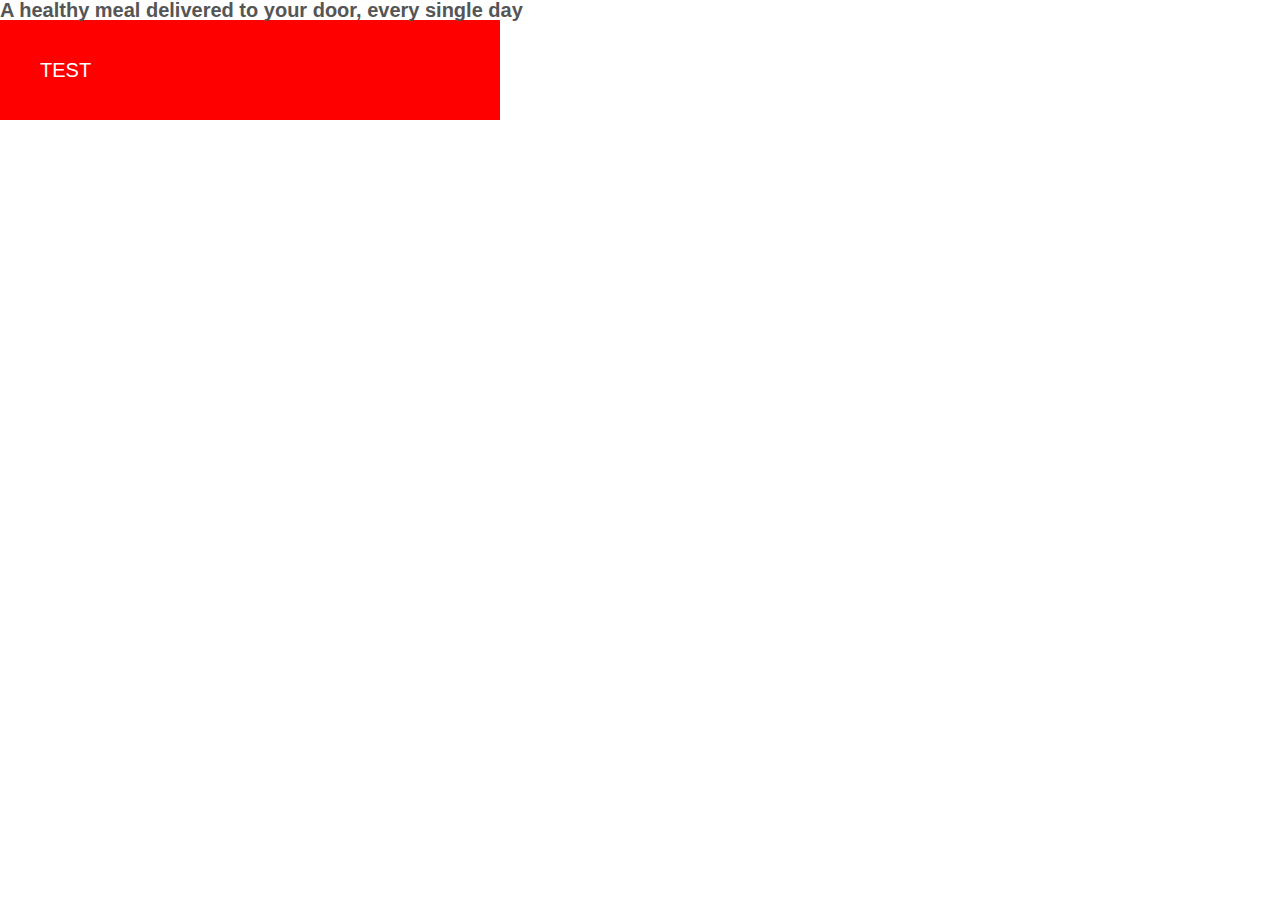
==== commit 9ee5a13b: "learning about mex-width & rem property" ====
--- a/index.html
+++ b/index.html
@@ -8,5 +8,6 @@
 </head>
 <body>
     <h1>A healthy meal delivered to your door, every single day</h1>
+    <div class="test">TEST</div>
 </body>
 </html>--- a/css/style.css
+++ b/css/style.css
@@ -36,9 +36,25 @@
     margin: 0;
     box-sizing: border-box;
 }
+html {
+    /* font-size: 10px; */
+    font-size: 62.5%;
+}
 body {
     font-family: sans-serif;
     line-height: 1;
     font-weight: 400;
     color: #555;
+}
+
+
+
+.test {
+    /* width: 1000px; */
+    /* max-width: 1000px; */
+    background-color: red;
+    max-width: 50rem;
+    color: #fff;
+    font-size: 2rem;
+    padding: 4rem;
 }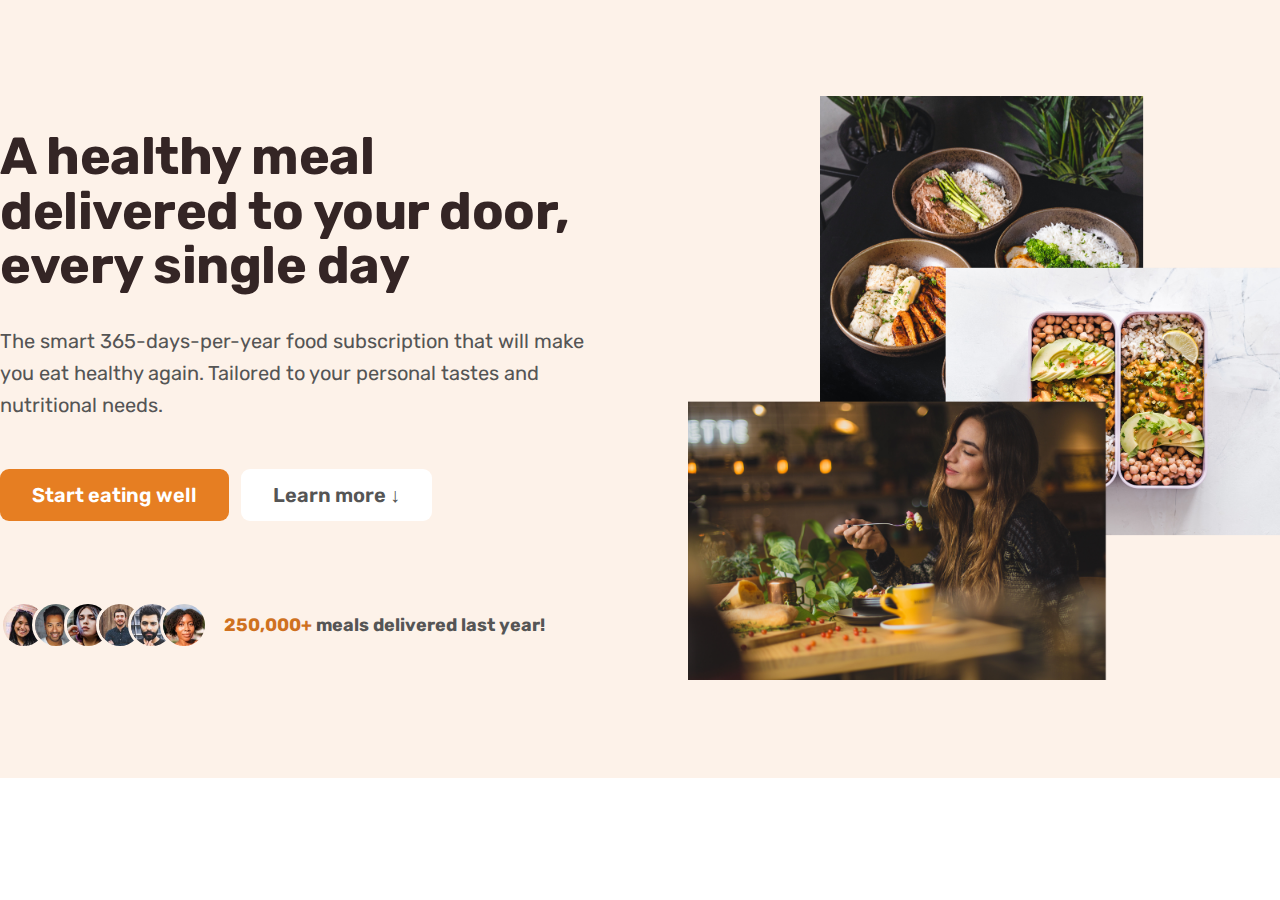
==== commit 4f81eb1e: "designing the hero section completed" ====
--- a/index.html
+++ b/index.html
@@ -3,11 +3,45 @@
 <head>
     <meta charset="UTF-8">
     <meta name="viewport" content="width=device-width, initial-scale=1.0">
+    <link rel="preconnect" href="https://fonts.googleapis.com">
+    <link rel="preconnect" href="https://fonts.gstatic.com" crossorigin>
+    <link href="https://fonts.googleapis.com/css2?family=Rubik:wght@400;500;600;700&display=swap" rel="stylesheet">
     <link rel="stylesheet" href="css/style.css">
     <title>Omnifood</title>
 </head>
 <body>
-    <h1>A healthy meal delivered to your door, every single day</h1>
-    <div class="test">TEST</div>
+    <section class="section-hero">
+        <div class="hero">
+            <div class="hero-text-box">
+                <h1 class="heading-primary">
+                    A healthy meal delivered to your door, every single day
+                </h1>
+                <p class="hero-description">
+                    The smart 365-days-per-year food subscription that will make you eat healthy again.
+                    Tailored to your personal tastes and nutritional needs.
+                </p>
+                <a href="#" class="btn btn--full margin-right-sm">Start eating well</a>
+                <a href="#" class="btn btn--outline">Learn more &darr;</a>
+                <div class="delivered-meals">
+                    <div class="delivered-imgs">
+                        <img src="img/customers/customer-1.jpg" alt="customer photo">
+                        <img src="img/customers/customer-2.jpg" alt="customer photo">
+                        <img src="img/customers/customer-3.jpg" alt="customer photo">
+                        <img src="img/customers/customer-4.jpg" alt="customer photo">
+                        <img src="img/customers/customer-5.jpg" alt="customer photo">
+                        <img src="img/customers/customer-6.jpg" alt="customer photo">
+                    </div>
+                    <p class="delivered-text"> <span>250,000+</span> meals delivered last year!</p>
+                </div>
+            </div>
+            <div class="hero-img-box">
+                <img src="img/hero.png" class="hero-img"
+                 alt="Woman enjoying food, meals in storage container,
+                 and food bowls on a table"
+                 >
+            </div>
+        </div>
+        
+    </section>
 </body>
 </html>--- a/css/style.css
+++ b/css/style.css
@@ -16,10 +16,10 @@
 02 ----------------------------------------COLORS------------------------------------------
 
 - PRIMARY COLOR: #e67e22
-- TINTS: 
-- SHADES: 
+- TINTS: #fdf2e9
+- SHADES: #cf711f
 - ACCENTS: 
-- GRAYS: #555
+- GRAYS: #555 #333
 
 03 ----------------------------------------SHADOWS----------------------------------------
 
@@ -41,20 +41,105 @@
     font-size: 62.5%;
 }
 body {
-    font-family: sans-serif;
+    font-family: "Rubik";
     line-height: 1;
     font-weight: 400;
     color: #555;
 }
+.section-hero {
+    background-color: #fdf2e9;
+    padding: 9.6rem 0;
+}
+.hero {
+    max-width: 130rem;
+    margin: 0 auto;
+    display: grid;
+    grid-template-columns: 1fr 1fr;
+    align-items: center;
+    gap: 9.6rem;
+}
+.heading-primary {
+    font-size: 5.2rem;
+    font-weight: 700;
+    line-height: 1.05;
+    color: #342525;
+    letter-spacing: -0.5px;
+    margin-bottom: 3.2rem;
+}
+.hero-description {
+    font-size: 2rem;
+    line-height: 1.6;
+    margin-bottom: 4.8rem;
+}
+.hero-img {
+    width: 100%;
+}
+.margin-right-sm {
+    margin-right: 1rem !important;
+}
+.btn:link,
+.btn:visited {
+text-decoration: none;
+ font-size: 2rem;
+ font-weight: 600;
+ display: inline-block;
+ padding: 1.6rem 3.2rem;
+ border-radius: 9px;
+
+ /* puts transition on original state */
+ transition: background-color 1s;
+}
+.btn--full:link,
+.btn--full:visited {
+    background-color: #e67e22;
+    color: #fff;
+}
+.btn--full:hover,
+.btn--full:active {
+    background-color: #cf711f;
+}
+.btn--outline:link,
+.btn--outline:visited {
+    background-color: #fff;
+    color: #555;
+}
+.btn--outline:hover,
+.btn--outline:active {
+    background-color: #130901;
+    /* border: 3px solid #fff; */
+    /* trick to add border inside */
+    box-shadow: inset 0 0 0 3px #fff;
+}
+
+.delivered-meals {
+    display: flex;
+    align-items: center;
+    margin-top: 8rem;
+    gap: 1.6rem
+}
+.delivered-imgs {
+    display: flex;
+}
+.delivered-imgs img {
+    height: 4.8rem;
+    width: 4.8rem;
+    border-radius: 50%;
+    border: 3px solid #fdf2e9;
+
+    /* overlapping the images */
+    margin-right: -1.6rem;
+}
+.delivered-imgs img:last-child {
+    margin-right: 0;
+}
+.delivered-text {
+    font-size: 1.8rem;
+    font-weight: 700;
+}
+.delivered-text span {
+    color: #cf711f;
+}
 
 
 
-.test {
-    /* width: 1000px; */
-    /* max-width: 1000px; */
-    background-color: red;
-    max-width: 50rem;
-    color: #fff;
-    font-size: 2rem;
-    padding: 4rem;
-}+
